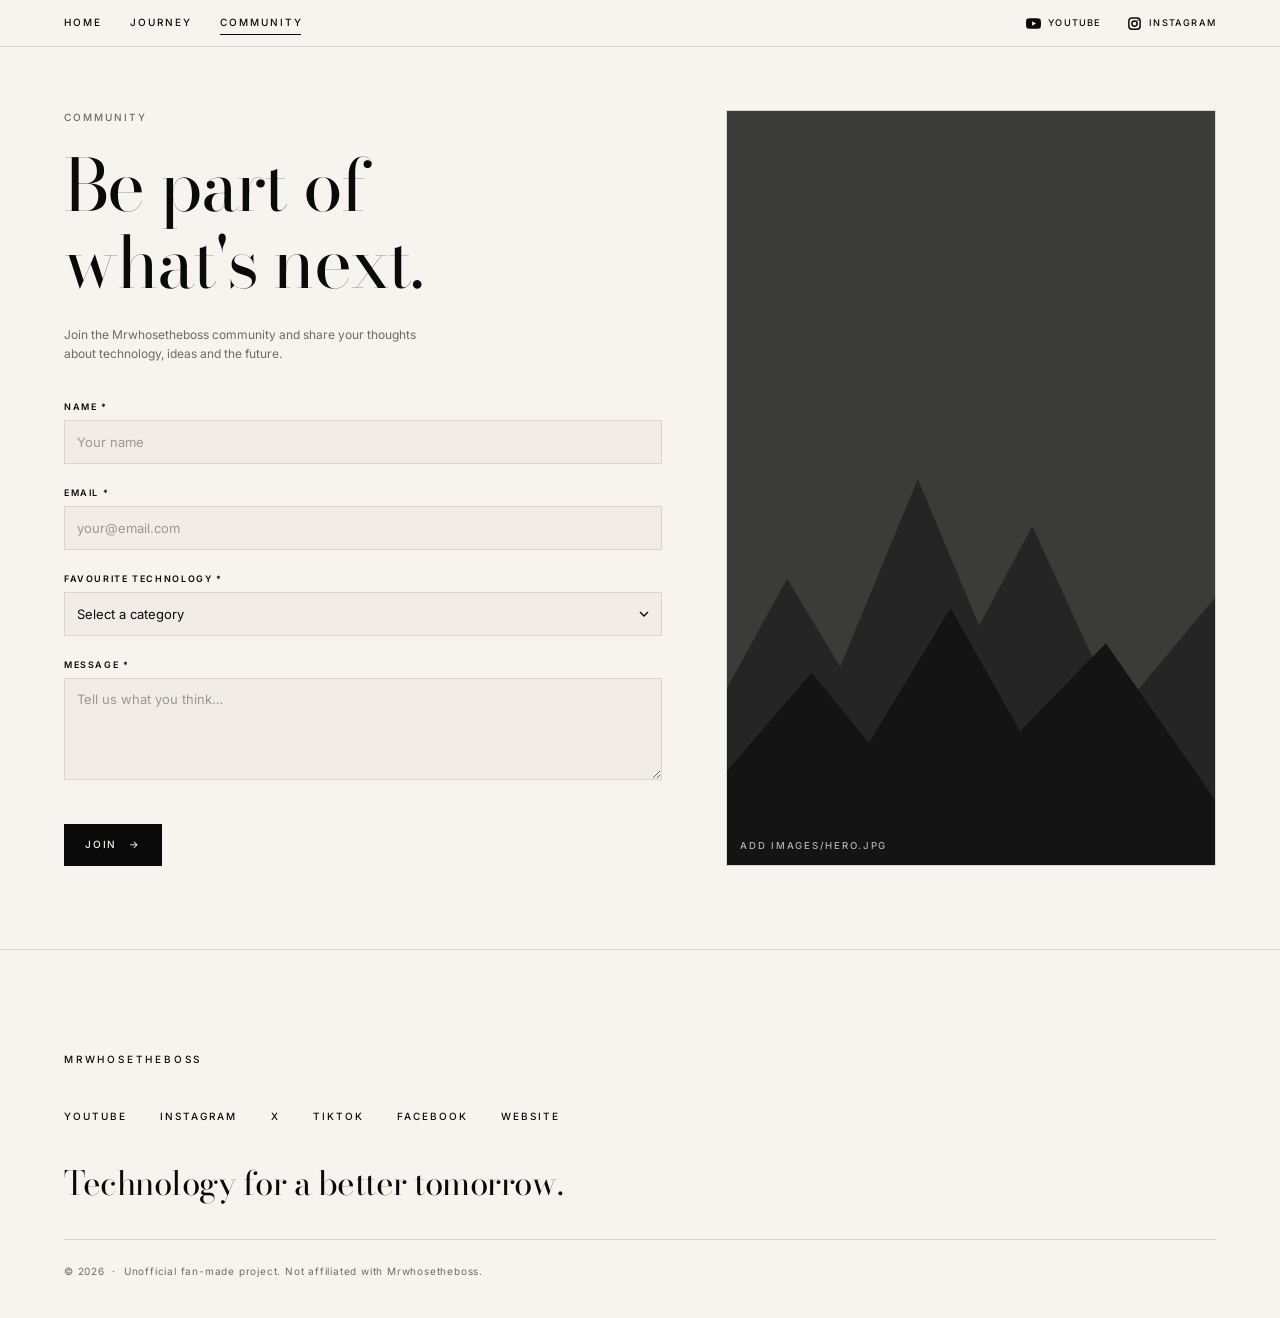
==== community.html @ d8d571d9 "Initial frontend" ====
<!DOCTYPE html>
<html lang="en">
<head>
  <meta charset="UTF-8">
  <meta name="viewport" content="width=device-width, initial-scale=1">
  <title>Community — MRWHOSETHEBOSS</title>
  <meta name="description" content="Be part of what's next. Unofficial fan/community project inspired by Arun Maini (Mrwhosetheboss).">
  <link rel="preconnect" href="https://fonts.googleapis.com">
  <link rel="preconnect" href="https://fonts.gstatic.com" crossorigin>
  <link rel="stylesheet" href="https://fonts.googleapis.com/css2?family=Bodoni+Moda:ital,opsz,wght@0,6..96,400;0,6..96,500;1,6..96,400&family=Inter:wght@400;500;600&display=swap">
  <link rel="stylesheet" href="css/style.css">
  <script>
    document.documentElement.classList.add('js');
    /* Safety net: if the main script never runs, show the content instead of leaving it hidden. */
    setTimeout(function () { if (!window.__revealReady) document.documentElement.classList.remove('js'); }, 3000);
  </script>
  <script src="js/script.js" defer></script>
</head>
<body>
  <a class="skip" href="#main">Skip to content</a>

  <header class="site-header">
    <div class="wrap header-inner">
      <nav class="nav-links" aria-label="Primary">
        <a class="reveal-up" style="--d:0" href="index.html">Home</a>
        <a class="reveal-up" style="--d:.08" href="index.html#journey">Journey</a>
        <a class="reveal-up" style="--d:.16" href="community.html" aria-current="page">Community</a>
      </nav>
      <div class="header-social reveal-up" style="--d:.2" aria-label="Mrwhosetheboss social links">
        <a class="header-social-link" href="https://www.youtube.com/@Mrwhosetheboss" target="_blank" rel="noopener noreferrer" aria-label="Mrwhosetheboss on YouTube">
          <svg class="social-icon youtube-icon" viewBox="0 0 24 24" aria-hidden="true"><path d="M23.5 6.2a3 3 0 0 0-2.1-2.1C19.5 3.5 12 3.5 12 3.5s-7.5 0-9.4.6A3 3 0 0 0 .5 6.2 31.8 31.8 0 0 0 0 12a31.8 31.8 0 0 0 .5 5.8 3 3 0 0 0 2.1 2.1c1.9.6 9.4.6 9.4.6s7.5 0 9.4-.6a3 3 0 0 0 2.1-2.1A31.8 31.8 0 0 0 24 12a31.8 31.8 0 0 0-.5-5.8Z"/><path class="icon-cutout" d="m9.75 15.5 6.25-3.5-6.25-3.5v7Z"/></svg>
          <span>YouTube</span>
        </a>
        <a class="header-social-link" href="https://www.instagram.com/mrwhosetheboss/" target="_blank" rel="noopener noreferrer" aria-label="Mrwhosetheboss on Instagram">
          <svg class="social-icon instagram-icon" viewBox="0 0 24 24" aria-hidden="true"><rect x="3" y="3" width="18" height="18" rx="5"/><circle cx="12" cy="12" r="4.2"/><circle cx="17.4" cy="6.7" r="1.15" class="icon-dot"/></svg>
          <span>Instagram</span>
        </a>
      </div>
    </div>
  </header>

  <main id="main">
    <section class="wrap c-grid" aria-labelledby="page-title">
      <div class="c-copy">
        <span class="meta reveal-up" style="--d:.25">Community</span>
        <h1 class="display reveal-lines" id="page-title" style="--d:.35"><span class="line" style="--l:0"><span>Be part of</span></span><span class="line" style="--l:1"><span>what's next.</span></span></h1>
        <p class="small reveal-up" style="--d:.7">Join the Mrwhosetheboss community and share your thoughts about technology, ideas and the future.</p>

        <div class="reveal-up" style="--d:.85">
          <form class="form" id="join-form" novalidate aria-label="Join the community">
            <div class="field">
              <label for="name">Name *</label>
              <input id="name" name="name" type="text" autocomplete="name" placeholder="Your name" required aria-required="true" aria-describedby="name-error">
              <p class="error" id="name-error" aria-live="polite"></p>
            </div>
            <div class="field">
              <label for="email">Email *</label>
              <input id="email" name="email" type="email" autocomplete="email" placeholder="your@email.com" required aria-required="true" aria-describedby="email-error">
              <p class="error" id="email-error" aria-live="polite"></p>
            </div>
            <div class="field">
              <label for="category">Favourite technology *</label>
              <select id="category" name="category" required aria-required="true" aria-describedby="category-error">
                <option value="">Select a category</option>
                <option>Smartphones</option><option>AI</option><option>Computers</option><option>Cameras</option><option>Gaming</option><option>Future Technology</option><option>Other</option>
              </select>
              <p class="error" id="category-error" aria-live="polite"></p>
            </div>
            <div class="field">
              <label for="message">Message *</label>
              <textarea id="message" name="message" rows="4" placeholder="Tell us what you think…" required aria-required="true" aria-describedby="message-error"></textarea>
              <p class="error" id="message-error" aria-live="polite"></p>
            </div>
            <p class="error" id="form-error" role="alert"></p>
            <button class="btn" type="submit"><span class="spinner" aria-hidden="true"></span><span class="label">JOIN</span> <span class="arr" aria-hidden="true">→</span></button>
          </form>

          <div class="success" id="success" tabindex="-1" role="status" aria-live="polite" hidden>
            <span class="check" aria-hidden="true"><svg viewBox="0 0 24 24"><path d="M5 12.5l5 5L19 7"/></svg></span>
            <h2>You're in.</h2>
            <p class="small">Thanks for joining the Mrwhosetheboss community.</p>
            <a class="more" href="index.html">Back to home <span class="arr" aria-hidden="true">→</span></a>
          </div>
        </div>
      </div>

      <figure class="c-image reveal-hero" style="--d:.5">
        <div class="img-box" data-fallback="dark" data-label="Add images/hero.jpg"><img src="images/hero.jpg" alt="Arun Maini seen from behind, looking out over a landscape" loading="lazy" width="900" height="1400"></div>
      </figure>
    </section>
  </main>

  <footer class="site-footer rule">
    <div class="wrap">
      <div class="foot reveal-stagger">
        <a class="foot-brand" href="index.html">Mrwhosetheboss</a>
        <ul class="social" aria-label="Mrwhosetheboss on the web">
          <li><a href="https://www.youtube.com/@Mrwhosetheboss" target="_blank" rel="noopener noreferrer" aria-label="Mrwhosetheboss on YouTube (opens in a new tab)">YouTube</a></li>
          <li><a href="https://www.instagram.com/mrwhosetheboss/" target="_blank" rel="noopener noreferrer" aria-label="Mrwhosetheboss on Instagram (opens in a new tab)">Instagram</a></li>
          <li><a href="https://x.com/Mrwhosetheboss" target="_blank" rel="noopener noreferrer" aria-label="Mrwhosetheboss on X (opens in a new tab)">X</a></li>
          <li><a href="https://www.tiktok.com/@mrwhosetheboss" target="_blank" rel="noopener noreferrer" aria-label="Mrwhosetheboss on TikTok (opens in a new tab)">TikTok</a></li>
          <li><a href="https://www.facebook.com/mrwhosetheboss/" target="_blank" rel="noopener noreferrer" aria-label="Mrwhosetheboss on Facebook (opens in a new tab)">Facebook</a></li>
          <li><a href="https://www.mrwhosetheboss.com/" target="_blank" rel="noopener noreferrer" aria-label="Mrwhosetheboss official website (opens in a new tab)">Website</a></li>
        </ul>
        <p class="foot-tag">Technology for a better tomorrow.</p>
        <p class="legal">© 2026 &nbsp;·&nbsp; Unofficial fan-made project. Not affiliated with Mrwhosetheboss.</p>
      </div>
    </div>
  </footer>
</body>
</html>
---- css/style.css ----
/* ===== Tokens ===== */
:root{
  --bg:#F7F4EF;--text:#0A0A0A;--muted:#6F6A63;--border:#DAD5CC;--field:#F1EDE6;
  --accent:#0A0A0A;--error:#B3342C;
  --max-width:1400px;--header-h:46px;--ease:cubic-bezier(.22,.7,.2,1);
  --sans:"Inter","Helvetica Neue",Arial,system-ui,-apple-system,sans-serif;
  --serif:"Bodoni Moda","Didot","Bodoni 72","Playfair Display",Georgia,"Times New Roman",serif;
}
*,*::before,*::after{box-sizing:border-box;margin:0;padding:0}
html{scroll-behavior:smooth;scroll-padding-top:calc(var(--header-h) + 12px);-webkit-text-size-adjust:100%}
body{background:var(--bg);color:var(--text);font-family:var(--sans);font-size:.875rem;line-height:1.55;overflow-x:hidden;-webkit-font-smoothing:antialiased}
body.leaving{opacity:0;transition:opacity .15s ease}
[hidden]{display:none!important}
img{display:block;max-width:100%}
a{color:inherit;text-decoration:none}
ul,ol{list-style:none}
button{font:inherit;color:inherit;background:none;border:0;cursor:pointer}
:focus-visible{outline:1px solid var(--text);outline-offset:4px}
.skip{position:absolute;left:-999px;top:8px;background:var(--text);color:var(--bg);padding:8px 14px;z-index:300}
.skip:focus{left:8px}
.wrap{width:min(90%,var(--max-width));margin-inline:auto}
.rule{border-top:1px solid var(--border)}
.section{padding-block:clamp(52px,6.5vw,104px)}
.band-section{padding-bottom:clamp(52px,6.5vw,104px)}

/* ===== Type ===== */
.meta{font-family:var(--sans);font-size:.625rem;letter-spacing:.2em;text-transform:uppercase;font-weight:500;color:var(--muted)}
.display,.sec-title,.band h2,.creator h2,.cta h2,.success h2,.srow h3,.vcard h3,.jitem b,.foot-tag{font-family:var(--serif);font-weight:400;font-optical-sizing:auto}
.display{letter-spacing:-.025em;line-height:1;font-size:clamp(2.7rem,6.4vw,6.5rem)}
.sec-title{font-size:clamp(2.1rem,4.6vw,4.25rem);letter-spacing:-.02em;line-height:1.04;margin-top:10px}
.small{font-size:.75rem;color:var(--muted);line-height:1.65}
.more{display:inline-flex;align-items:center;gap:8px;font-size:.625rem;letter-spacing:.18em;text-transform:uppercase;font-weight:500;transition:opacity .25s}
.more .arr{display:inline-block;transition:transform .3s var(--ease)}
.more:hover{opacity:.55}
.more:hover .arr{transform:translateX(4px)}

/* ===== Header (minimal, top-left) ===== */
.site-header{position:fixed;inset:0 0 auto 0;z-index:100;background:var(--bg);border-bottom:1px solid var(--border)}
.site-header .wrap{height:var(--header-h);display:flex;align-items:center}
.header-inner{justify-content:space-between;gap:24px}
.nav-links{display:flex;gap:clamp(18px,2.2vw,32px)}
.nav-links a{position:relative;font-size:.625rem;letter-spacing:.2em;text-transform:uppercase;font-weight:500;padding-block:6px}
.nav-links a::after{content:"";position:absolute;left:0;right:.2em;bottom:2px;height:1px;background:var(--text);transform:scaleX(0);transform-origin:left;transition:transform .35s var(--ease)}
.nav-links a:hover::after,.nav-links a[aria-current="page"]::after{transform:scaleX(1)}

.header-social{display:flex;align-items:center;gap:clamp(14px,2vw,26px);margin-left:auto}
.header-social-link{display:inline-flex;align-items:center;gap:7px;font-size:.575rem;letter-spacing:.13em;text-transform:uppercase;font-weight:500;white-space:nowrap;transition:opacity .25s ease,transform .35s var(--ease)}
.header-social-link:hover,.header-social-link:focus-visible{opacity:.55;transform:translateY(-1px)}
.social-icon{width:15px;height:15px;display:block;flex:none;fill:none;stroke:currentColor;stroke-width:1.5}
.youtube-icon{fill:currentColor;stroke:none}
.youtube-icon .icon-cutout{fill:var(--bg)}
.instagram-icon rect,.instagram-icon circle{vector-effect:non-scaling-stroke}
.instagram-icon .icon-dot{fill:currentColor;stroke:none}

/* ===== Buttons ===== */
.btn{display:inline-flex;align-items:center;justify-content:center;gap:12px;padding:12px 20px;background:var(--text);color:var(--bg);border:1px solid var(--text);font-size:.625rem;letter-spacing:.18em;text-transform:uppercase;font-weight:500;transition:background .25s ease,color .25s ease}
.btn .arr{display:inline-block;transition:transform .3s var(--ease)}
.btn:hover,.btn:focus-visible{background:transparent;color:var(--text)}
.btn:hover .arr{transform:translateX(3px)}
.btn[disabled]{opacity:.7;pointer-events:none}

/* ===== Images ===== */
.img-box{position:relative;overflow:hidden;background:#E6E1D9}
.img-box img{width:100%;height:100%;object-fit:cover;object-position:center;transition:scale .8s var(--ease)}
.img-box.missing{background:#E6E1D9;outline:1px solid var(--border);outline-offset:-1px}
.img-box.missing img{opacity:0}
.img-box.missing::after{content:attr(data-label);position:absolute;left:0;bottom:0;padding:12px 14px;font-size:.6rem;letter-spacing:.18em;text-transform:uppercase;font-weight:500;color:#7a756d}
.img-box.missing[data-fallback="dark"]{background:
  url("data:image/svg+xml,%3Csvg xmlns='http://www.w3.org/2000/svg' viewBox='0 0 1200 400' preserveAspectRatio='none'%3E%3Cpath d='M0 400V250l150-95 130 75 190-160 150 125 130-85 210 160 240-100v230z' fill='%23252525'/%3E%3Cpath d='M0 400V320l210-85 140 60 200-115 170 105 210-75 270 135v75z' fill='%23141414'/%3E%3C/svg%3E") bottom/100% 62% no-repeat,#3b3b3a}
.img-box.missing[data-fallback="dark"]::after{color:#b0b0ac}

/* ===== Hero ===== */
.hero{padding-top:calc(var(--header-h) + clamp(32px,5vw,80px));padding-bottom:clamp(40px,5.5vw,88px)}
.hero-grid{display:grid;grid-template-columns:40% 60%;align-items:stretch}
.hero-copy{position:relative;z-index:2;display:flex;flex-direction:column;justify-content:space-between;gap:36px}
.hero-copy .meta{letter-spacing:.22em}
.hero-copy .display{margin-bottom:clamp(20px,2.2vw,32px)}
.hero-copy p.small{max-width:34ch;font-size:.8125rem;margin-bottom:24px}
.hero-media{aspect-ratio:3/2;position:relative;-webkit-mask-image:linear-gradient(90deg,transparent 0,#000 38%);mask-image:linear-gradient(90deg,transparent 0,#000 38%)}
.hero-media .img-box{position:absolute;inset:0}
.hero-media img{filter:grayscale(1) contrast(1.03)}

/* ===== Section heads ===== */
.head-row{display:flex;justify-content:space-between;align-items:flex-end;gap:20px;margin-bottom:clamp(24px,3vw,44px)}

/* ===== Featured videos ===== */
.vgrid{display:grid;grid-template-columns:repeat(3,1fr);gap:clamp(14px,1.8vw,28px)}
.vcard{display:block}
.thumb{aspect-ratio:1.9/1;background:#161616}
.tri{position:absolute;left:12px;bottom:12px;z-index:2;border-left:8px solid #fff;border-block:5px solid transparent;pointer-events:none}
.play{position:absolute;left:50%;top:50%;z-index:2;width:52px;height:52px;margin:-26px 0 0 -26px;border:1px solid #fff;border-radius:50%;background:rgba(8,8,8,.5);display:grid;place-items:center;opacity:0;transform:scale(.9);transition:opacity .3s ease,transform .3s var(--ease);pointer-events:none}
.play::before{content:"";margin-left:3px;border-left:13px solid #fff;border-block:8px solid transparent}
.vcard:hover .thumb:not(.missing) img,.vcard:focus-visible .thumb:not(.missing) img,.srow:hover .img-box:not(.missing) img{scale:1.03}
.vcard:hover .play,.vcard:focus-visible .play{opacity:1;transform:none}
.vcard .meta{display:block;margin:14px 0 6px}
.vcard h3{font-size:clamp(1.2rem,1.7vw,1.5rem);letter-spacing:-.01em;line-height:1.2}
.vcard .small{font-size:.6875rem;margin-top:6px}

/* ===== Journey ===== */
.journey-section{padding-block:clamp(42px,5.5vw,86px)}
.journey-stage{position:relative;min-height:clamp(520px,46vw,700px);overflow:hidden;background:#1d1b18;color:#fff}
.journey-bg{position:absolute;inset:0;z-index:0;opacity:1!important;clip-path:none!important}
.journey-bg .img-box{position:absolute;inset:0;background:#1d1b18}
.journey-bg img{width:100%;height:100%;object-fit:cover;object-position:center;filter:grayscale(.2) contrast(1.04) brightness(.72);transform:scale(1.04);transition:transform 1.8s var(--ease),filter .8s ease}
.js .journey-bg{opacity:0!important;transition:opacity 1.1s var(--ease)}
.js .journey-bg.in{opacity:1!important}
.js .journey-bg.in img{transform:scale(1);filter:grayscale(.2) contrast(1.04) brightness(.72)}
.journey-overlay{position:absolute;inset:0;z-index:1;background:linear-gradient(90deg,rgba(8,8,8,.78) 0%,rgba(8,8,8,.55) 46%,rgba(8,8,8,.3) 100%)}
.journey-content{position:relative;z-index:2;min-height:inherit;display:flex;flex-direction:column;justify-content:space-between;padding:clamp(30px,4.2vw,60px)}
.journey-content .head-row{margin-bottom:clamp(42px,7vw,88px)}
.journey-content .meta{color:rgba(255,255,255,.72)}
.journey-content .sec-title{color:#fff}
.jlist{display:grid;grid-template-columns:repeat(5,1fr);gap:clamp(12px,1.8vw,26px)}
.jitem{border-top:1px solid rgba(255,255,255,.42);padding-top:16px}
.jitem b{display:block;color:#fff;font-size:clamp(1.55rem,2.4vw,2.3rem);line-height:1;letter-spacing:-.01em;margin-bottom:10px}
.jitem span{display:block;font-size:.75rem;color:rgba(255,255,255,.76);max-width:22ch;line-height:1.55}
.journey-caption{margin-top:clamp(24px,3vw,36px);color:rgba(255,255,255,.55)!important}

/* ===== Technology stories ===== */
.srow{display:grid;grid-template-columns:42% 1fr;gap:4%;align-items:center;padding-block:clamp(18px,2vw,28px);border-top:1px solid var(--border)}
.srow:last-child{border-bottom:1px solid var(--border)}
.srow .img-box{aspect-ratio:3.6/1}
.srow h3{font-size:clamp(1.5rem,2.4vw,2.2rem);letter-spacing:-.015em;line-height:1.1;margin:8px 0 10px}
.srow p{max-width:42ch;margin-bottom:16px}

/* ===== Cinematic band ===== */
.band{position:relative;height:clamp(260px,23vw,360px);overflow:hidden;background:#1f1f1e;color:#fff}
.band .img-box{position:absolute;inset:0;background:#1f1f1e}
.band .img-box img{position:absolute;left:0;top:-10%;height:120%;filter:brightness(.78)}
.band-text{position:relative;z-index:2;height:100%;display:flex;flex-direction:column;justify-content:center;padding:0 clamp(20px,3.5vw,52px);max-width:640px}
.band .meta{color:#cfcac2;margin-bottom:8px}
.band h2{font-size:clamp(2rem,4vw,3.5rem);letter-spacing:-.02em;line-height:1.05;margin-bottom:10px}
.band p:not(.meta){font-size:.75rem;color:#e0dcd5;max-width:36ch}

/* ===== Creator ===== */
.creator{display:grid;grid-template-columns:39% 1fr;gap:4%;align-items:center}
.creator .img-box{aspect-ratio:2.9/1}
.creator .meta{display:block}
.creator h2{font-size:clamp(2rem,4vw,3.4rem);letter-spacing:-.02em;line-height:1.05;margin:8px 0 14px}
.creator p.small{max-width:44ch;margin-bottom:16px}

/* ===== CTA ===== */
.cta{display:flex;justify-content:space-between;align-items:center;gap:24px;padding-block:clamp(40px,5vw,72px)}
.cta h2{font-size:clamp(2rem,4.4vw,3.8rem);letter-spacing:-.02em;line-height:1.05;margin-bottom:10px}

/* ===== Footer ===== */
.site-footer{padding-block:clamp(56px,8vw,120px) clamp(28px,3vw,44px)}
.foot{display:flex;flex-direction:column;gap:clamp(22px,3vw,36px)}
.foot-brand{align-self:flex-start;font-size:.625rem;letter-spacing:.28em;text-transform:uppercase;font-weight:500}
.social{display:flex;flex-wrap:wrap;gap:12px clamp(18px,2.6vw,40px)}
.social a{position:relative;display:inline-block;font-size:.625rem;letter-spacing:.2em;text-transform:uppercase;font-weight:500;padding-block:4px}
.social a::after{content:"";position:absolute;left:0;right:.2em;bottom:1px;height:1px;background:var(--text);transform:scaleX(0);transform-origin:left;transition:transform .35s var(--ease)}
.social a:hover::after,.social a:focus-visible::after{transform:scaleX(1)}
.foot-tag{font-size:clamp(1.4rem,2.6vw,2.4rem);letter-spacing:-.015em;line-height:1.15}
.legal{font-size:.625rem;letter-spacing:.08em;color:var(--muted);padding-top:clamp(14px,2vw,24px);border-top:1px solid var(--border)}

/* ===== Community ===== */
.c-grid{display:grid;grid-template-columns:minmax(0,1.1fr) minmax(0,.9fr);gap:clamp(28px,5vw,80px);align-items:stretch;padding-top:calc(var(--header-h) + clamp(32px,5vw,72px));padding-bottom:clamp(52px,6.5vw,104px)}
.c-copy{max-width:640px}
.c-copy .meta{display:block;margin-bottom:clamp(16px,2vw,24px)}
.c-copy .display{font-size:clamp(2.6rem,5.6vw,5.6rem);margin-bottom:clamp(18px,2.2vw,26px)}
.c-copy>p{max-width:46ch;margin-bottom:clamp(24px,3vw,36px)}
.c-image{position:relative;min-height:420px}
.c-image .img-box{position:absolute;inset:0}
.c-image img{filter:grayscale(1) contrast(1.03)}
.form{display:grid;gap:16px}
.field{display:grid;gap:6px}
.field label{font-size:.5625rem;letter-spacing:.18em;text-transform:uppercase;font-weight:600}
.field input,.field select,.field textarea{width:100%;font:inherit;font-size:.8125rem;color:var(--text);background:var(--field);border:1px solid var(--border);border-radius:0;padding:11px 12px;transition:border-color .25s,background .25s;appearance:none;-webkit-appearance:none}
.field textarea{resize:vertical;min-height:96px;line-height:1.5}
.field select{cursor:pointer;background:var(--field) url("data:image/svg+xml,%3Csvg xmlns='http://www.w3.org/2000/svg' width='10' height='6' fill='none' stroke='%230A0A0A' stroke-width='1.4'%3E%3Cpath d='m1 1 4 4 4-4'/%3E%3C/svg%3E") no-repeat right 12px center}
.field input::placeholder,.field textarea::placeholder{color:#9d978e}
.field input:focus,.field select:focus,.field textarea:focus{outline:0;border-color:var(--text);background-color:#fff}
.field.invalid input,.field.invalid select,.field.invalid textarea{border-color:var(--error)}
.error{display:flex;align-items:center;gap:6px;min-height:0;font-size:.6875rem;color:var(--error)}
.error:not(:empty)::before{content:"!";flex:none;width:12px;height:12px;border:1px solid var(--error);border-radius:50%;display:grid;place-items:center;font-size:.55rem;font-weight:700;line-height:1}
.form .btn{justify-self:start;margin-top:6px}
.spinner{display:none;width:10px;height:10px;border:1.5px solid currentColor;border-right-color:transparent;border-radius:50%;animation:spin .7s linear infinite}
.btn.loading .spinner{display:inline-block}
.btn.loading .arr{display:none}
@keyframes spin{to{transform:rotate(360deg)}}
.success{padding:clamp(28px,4vw,48px) 0;max-width:520px;animation:rise .7s var(--ease) both}
.success:focus{outline:0}
.check{display:inline-grid;place-items:center;width:34px;height:34px;border:1px solid var(--text);border-radius:50%;margin-bottom:18px}
.check svg{width:16px;height:16px;stroke:var(--text);stroke-width:2;fill:none;stroke-dasharray:24;stroke-dashoffset:24;animation:draw .6s .2s var(--ease) forwards}
.success h2{font-size:clamp(2rem,3.6vw,3rem);letter-spacing:-.02em;line-height:1.05;margin-bottom:10px}
.success p{margin-bottom:18px}
@keyframes draw{to{stroke-dashoffset:0}}
@keyframes rise{from{opacity:0;transform:translateY(12px)}to{opacity:1;transform:none}}

/* =====================================================================
   SCROLL ANIMATION SYSTEM  (driven by IntersectionObserver in js/script.js)
   .reveal          fade
   .reveal-up       fade + 25px rise
   .reveal-lines    headline: each .line slides up out of a mask
   .reveal-image    clip + fade + gentle scale-down on the <img>
   .reveal-hero     hero image: fade + 1.03 → 1
   .reveal-stagger  children appear one after another (JS sets --i)
   Optional: style="--d:.2" adds a delay in seconds.
   ===================================================================== */
.js .reveal,.js .reveal-up,.js .reveal-hero,.js .reveal-stagger>*{opacity:0}
.js .reveal{transition:opacity .8s var(--ease) calc(var(--d,0)*1s)}
.js .reveal-up,.js .reveal-stagger>*{transform:translateY(25px);transition:opacity .8s var(--ease) calc(var(--d,0)*1s),transform .9s var(--ease) calc(var(--d,0)*1s)}
.js .reveal-stagger>*{transition-delay:calc(var(--i,0)*.12s);--d:0}
.js .reveal.in,.js .reveal-up.in,.js .reveal-hero.in,.js .reveal-stagger.in>*{opacity:1}
.js .reveal-up.in,.js .reveal-stagger.in>*{transform:none}

/* headline line reveal */
.js .reveal-lines .line{display:block;overflow:hidden;padding-block:.08em .12em;margin-block:-.08em -.12em}
.js .reveal-lines .line>span{display:block;transform:translateY(105%);transition:transform .95s var(--ease) calc(var(--d,0)*1s + var(--l,0)*.12s)}
.js .reveal-lines.in .line>span{transform:none}

/* images */
.js .reveal-image{opacity:0;clip-path:inset(0 0 12% 0);transition:opacity .9s var(--ease) calc(var(--d,0)*1s),clip-path 1.1s var(--ease) calc(var(--d,0)*1s)}
.js .reveal-image.in{opacity:1;clip-path:inset(0)}
.js .reveal-image img{transform:scale(1.06);transition:transform 1.6s var(--ease) calc(var(--d,0)*1s),scale .8s var(--ease)}
.js .reveal-image.in img{transform:none}
.js .reveal-hero{transition:opacity 1.1s var(--ease) calc(var(--d,0)*1s)}
.js .reveal-hero img{transform:scale(1.03);transition:transform 1.8s var(--ease) calc(var(--d,0)*1s),scale .8s var(--ease)}
.js .reveal-hero.in img{transform:none}
.js .reveal-stagger img{transform:scale(1.05);transition:transform 1.5s var(--ease) calc(var(--i,0)*.12s),scale .8s var(--ease)}
.js .reveal-stagger.in img{transform:none}

/* cinematic band: slow fade + scale, very subtle parallax (JS sets --py) */
.js .band.reveal-image{clip-path:none;transition:opacity 1.6s ease}
.js .band.reveal-image .img-box img{transform:translate3d(0,var(--py,0px),0);scale:1.08;transition:scale 2.4s var(--ease)}
.js .band.reveal-image.in .img-box img{scale:1}

/* ===== Responsive ===== */
@media (max-width:1024px){
  .jlist{gap:14px}
  .jitem span{font-size:.6875rem}
  .journey-content{padding:32px}
}
@media (max-width:900px){
  .hero-grid{grid-template-columns:1fr}
  .hero-copy{gap:20px}
  .hero-copy .display{margin-bottom:16px}
  .hero-media{aspect-ratio:4/3;margin-top:28px;-webkit-mask-image:linear-gradient(180deg,transparent 0,#000 30%);mask-image:linear-gradient(180deg,transparent 0,#000 30%)}
  .c-grid{grid-template-columns:1fr}
  .c-image{display:none}
}
@media (max-width:768px){
  .vgrid{grid-template-columns:1fr;gap:30px}
  .header-social-link span{display:none}
  .header-social{gap:12px}
  .social-icon{width:16px;height:16px}
  .journey-stage{min-height:680px}
  .journey-content{padding:28px 22px}
  .journey-overlay{background:linear-gradient(180deg,rgba(8,8,8,.72) 0%,rgba(8,8,8,.54) 48%,rgba(8,8,8,.76) 100%)}
  .jlist{grid-template-columns:1fr;gap:0}
  .jitem{display:grid;grid-template-columns:84px 1fr;gap:12px;align-items:baseline;padding-block:16px}
  .jitem b{margin:0}
  .jitem span{max-width:none}
  .srow{grid-template-columns:1fr;gap:14px}
  .srow .img-box{aspect-ratio:16/9}
  .band{height:300px}
  .creator{grid-template-columns:1fr;gap:18px}
  .creator .img-box{aspect-ratio:3/2}
  .cta{flex-direction:column;align-items:flex-start}
  .cta .btn,.form .btn{width:100%}
}
@media (max-width:480px){
  :root{--header-h:42px}
  .header-inner{gap:12px}
  .nav-links{gap:14px}
  .nav-links a{font-size:.535rem;letter-spacing:.13em}
  .display{font-size:clamp(2.6rem,14vw,3.6rem)}
  .social{gap:10px 18px}
  .header-social{gap:10px}
  .social-icon{width:15px;height:15px}
  .journey-stage{min-height:720px}
  .journey-content{padding:24px 18px}
}

/* ===== Reduced motion ===== */
@media (prefers-reduced-motion:reduce){
  html{scroll-behavior:auto}
  *,*::before,*::after{animation-duration:.01ms!important;animation-iteration-count:1!important;transition-duration:.01ms!important;transition-delay:0s!important}
  .js .reveal,.js .reveal-up,.js .reveal-hero,.js .reveal-image,.js .reveal-stagger>*{opacity:1!important;transform:none!important;clip-path:none!important}
  .js .reveal-lines .line>span,.js .reveal-image img,.js .reveal-hero img,.js .reveal-stagger img,.js .band.reveal-image .img-box img{transform:none!important;scale:1!important}
  .vcard:hover .thumb img{scale:1!important}
}
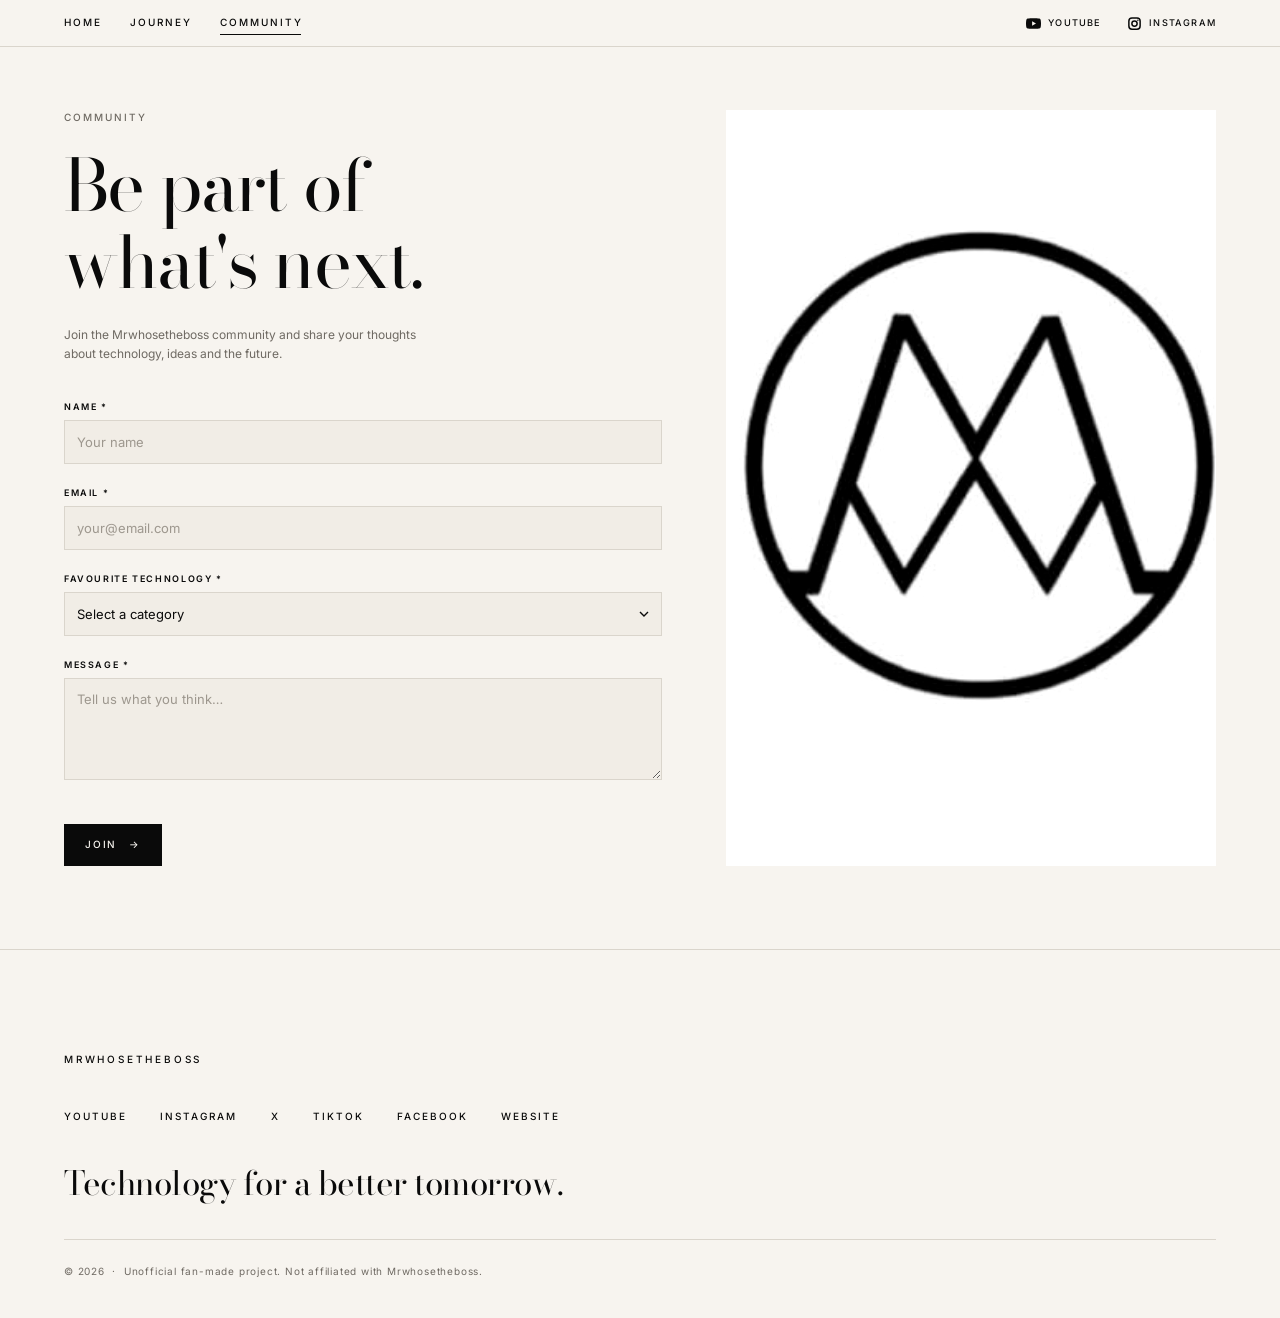
==== commit b6c2e214: "community bug fix" ====
--- a/community.html
+++ b/community.html
@@ -85,7 +85,7 @@
       </div>
 
       <figure class="c-image reveal-hero" style="--d:.5">
-        <div class="img-box" data-fallback="dark" data-label="Add images/hero.jpg"><img src="images/hero.jpg" alt="Arun Maini seen from behind, looking out over a landscape" loading="lazy" width="900" height="1400"></div>
+        <div class="img-box" data-fallback="dark" data-label="Add images/Hero.jpg"><img src="images/Hero.jpg" alt="Arun Maini seen from behind, looking out over a landscape" loading="lazy" width="900" height="1400"></div>
       </figure>
     </section>
   </main>
